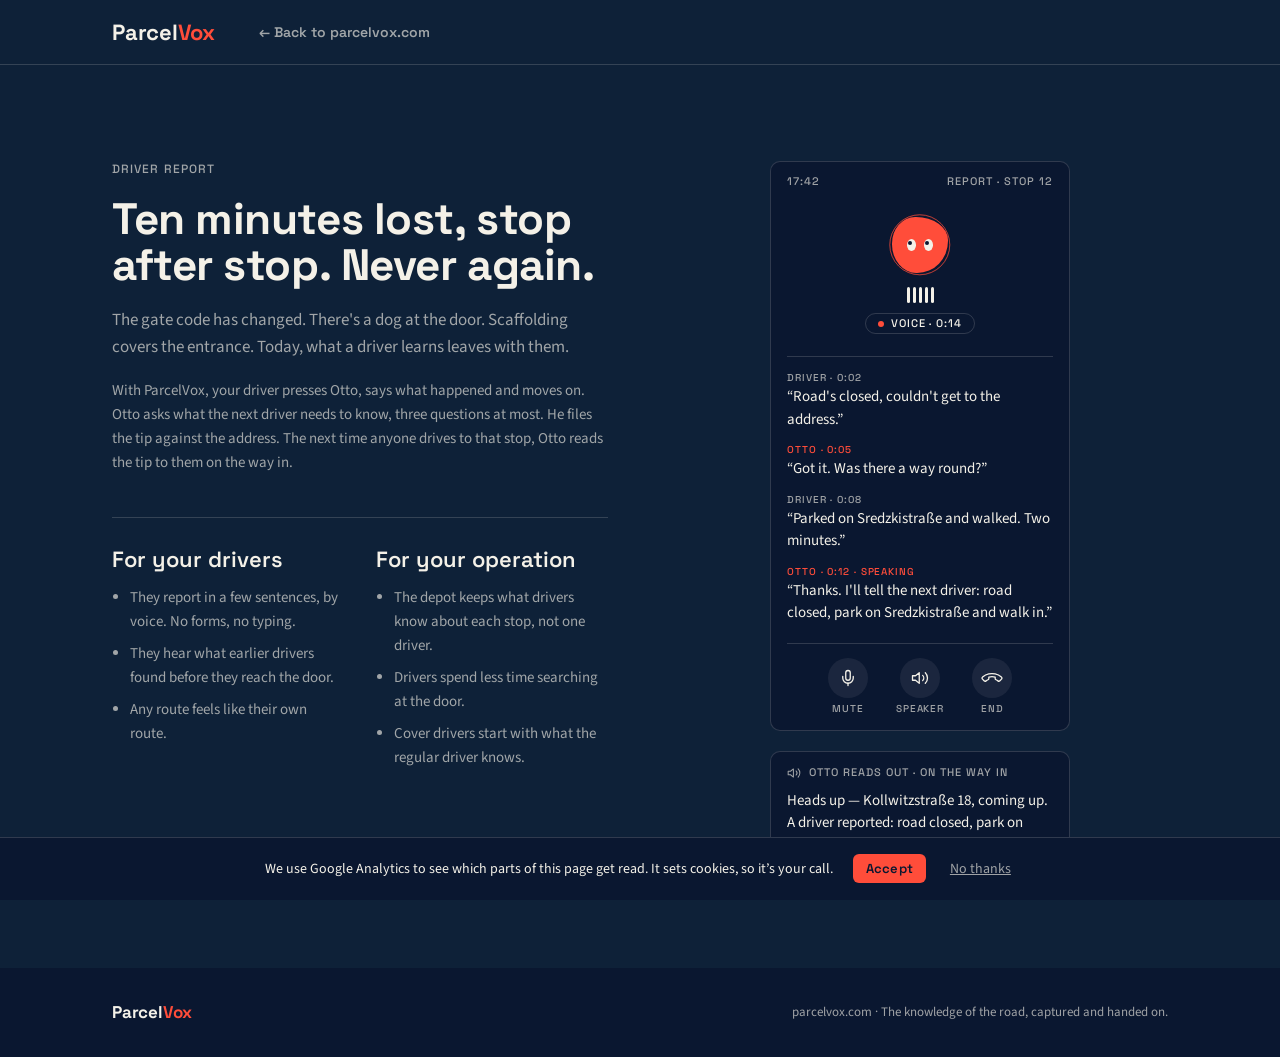
==== driver-report.html @ c092370e "Swap the report deep-dive for an SDK section; park it on its own page The driver-report section (pho" ====
<!DOCTYPE html>
<html lang="en">
<head>
<meta charset="UTF-8">
<meta name="viewport" content="width=device-width, initial-scale=1.0">
<title>ParcelVox — the driver report, in detail</title>
<meta name="description" content="The ParcelVox driver report in detail: what the driver says, what Otto files against the address, and what the next driver hears on the way in.">
<link rel="preconnect" href="https://fonts.googleapis.com">
<link rel="preconnect" href="https://fonts.gstatic.com" crossorigin>
<link href="https://fonts.googleapis.com/css2?family=Space+Grotesk:wght@500;600;700&family=Source+Sans+3:wght@400;700&display=swap" rel="stylesheet">
<style>
  /* ============ ParcelVox design system tokens (Coral · Ink Blue) ============ */
  :root{
    --ink-blue:#0E2138;
    --ink-blue-deep:#0A1730;
    --coral:#FF4D3A;
    --coral-deep:#BE3E24;      /* brand coral-on-light: large text, hover grounds */
    --coral-ink:#B23A22;       /* darkened one step: small coral text needs 4.5:1 on cream */
    --cream:#EFE9DC;
    --ink:#1B2536;
    --oat:#F4F1E8;
    --ink-muted:rgba(27,37,54,.70);   /* DS ships .62 = 4.1:1; .70 = 5.3:1 on cream */
    --oat-muted:rgba(244,241,232,.64);
    --line-on-light:rgba(27,37,54,.16);
    --line-on-dark:rgba(244,241,232,.16);
    --wash-on-light:rgba(14,33,56,.06);
    --wash-on-dark:rgba(244,241,232,.07);
    --font-display:'Space Grotesk',system-ui,-apple-system,sans-serif;
    --font-body:'Source Sans 3',system-ui,-apple-system,sans-serif;
    --radius-xs:3px;--radius-sm:6px;--radius-md:10px;--radius-pill:999px;
    --border-light:1px solid var(--line-on-light);
    --border-dark:1px solid var(--line-on-dark);
    --shadow-card:0 1px 2px rgba(14,33,56,.06),0 6px 20px rgba(14,33,56,.08);
    --ease:cubic-bezier(.2,.7,.3,1);
    --dur-fast:120ms;
    --focus:0 0 0 2px var(--cream),0 0 0 4px var(--coral);
    --focus-on-dark:0 0 0 2px var(--ink-blue),0 0 0 4px var(--coral);
    --container:1120px;
  }
  *{box-sizing:border-box}
  body{
    margin:0;background:var(--ink-blue);color:var(--ink);
    font:400 15px/1.6 var(--font-body);
    -webkit-font-smoothing:antialiased;
  }
  ::selection{background:var(--coral);color:var(--oat)}
  @media (prefers-reduced-motion: no-preference){ html{scroll-behavior:smooth} }
  :focus-visible{outline:none;box-shadow:var(--focus)}
  .on-dark :focus-visible,.on-deep :focus-visible{box-shadow:var(--focus-on-dark)}

  .wrap{max-width:var(--container);margin:0 auto;padding:0 32px}

  .kicker{
    font:500 12px/1.4 var(--font-display);letter-spacing:.09em;text-transform:uppercase;
  }
  .on-dark .kicker,.on-deep .kicker{color:var(--oat-muted)}
  .on-light .kicker{color:var(--ink-muted)}

  h1,h2{margin:0;font-family:var(--font-display);font-weight:700;letter-spacing:-0.01em;line-height:1.06;text-wrap:balance}
  h2{font-size:44px}
  h3{margin:0;font:600 22px/1.25 var(--font-display)}
  .lead{margin:0;font:400 17px/1.6 var(--font-body);text-wrap:pretty}
  .body-p{margin:0;font:400 15px/1.6 var(--font-body);text-wrap:pretty}
  .on-dark .lead,.on-dark .body-p{color:var(--oat-muted)}
  .on-light .lead,.on-light .body-p{color:var(--ink-muted)}
  @media (max-width:640px){ h2{font-size:34px} }

  /* ============ components (verbatim from the design-system bundle) ============ */
  .wordmark{font:700 22px/1 var(--font-display);letter-spacing:-0.01em;white-space:nowrap;text-decoration:none;color:var(--oat)}
  .wordmark b{font-weight:700;color:var(--coral)}
  .wordmark--sm{font-size:17px}

  .pv-btn{
    display:inline-flex;align-items:center;justify-content:center;gap:8px;
    border-radius:var(--radius-sm);font-family:var(--font-display);font-weight:600;
    letter-spacing:.01em;cursor:pointer;border:1px solid transparent;background:transparent;
    transition:background var(--dur-fast) var(--ease),color var(--dur-fast) var(--ease),
      border-color var(--dur-fast) var(--ease),transform var(--dur-fast) var(--ease);
    text-decoration:none;white-space:nowrap;
  }
  .pv-btn:focus-visible{outline:none;box-shadow:var(--focus)}
  .pv-btn[data-on="dark"]:focus-visible{box-shadow:var(--focus-on-dark)}
  .pv-btn:active{transform:translateY(1px)}
  .pv-btn[data-size="sm"]{font-size:13px;padding:5px 12px}
  .pv-btn[data-size="lg"]{font-size:15px;padding:11px 22px}
  .pv-btn[data-v="primary"]{background:var(--coral);color:var(--ink-blue-deep)}
  .pv-btn[data-v="primary"]:hover{background:var(--coral-deep);color:var(--oat)}
  .pv-btn[data-v="outline"]{border:var(--border-dark);color:var(--oat)}
  .pv-btn[data-v="outline"]:hover{border-color:var(--oat)}

  .pv-pill{
    display:inline-flex;align-items:center;padding:4px 12px;
    border:var(--border-light);border-radius:var(--radius-pill);
    font:500 11px/1 var(--font-display);letter-spacing:.09em;text-transform:uppercase;
    color:var(--ink-muted);
  }
  .pv-pill--coral{color:var(--coral-ink)}
  .on-dark .pv-pill{border:var(--border-dark)}
  .on-dark .pv-pill--coral{color:var(--coral)}
  /* cookie bar — Google Analytics loads only after Accept */
  .consent{
    position:fixed;left:0;right:0;bottom:0;z-index:60;
    display:flex;align-items:center;justify-content:center;gap:8px 20px;flex-wrap:wrap;
    padding:14px 16px;background:var(--ink-blue-deep);color:var(--oat);
    border-top:var(--border-dark);font-size:14px;text-align:center;
  }
  .consent p{margin:0}
  .consent__no{
    background:none;border:none;cursor:pointer;padding:6px 4px;
    font:inherit;color:var(--oat-muted);text-decoration:underline;
  }
  .consent__no:hover{color:var(--oat)}

  .pv-live{
    display:inline-flex;align-items:center;gap:7px;padding:4px 12px;
    border:var(--border-dark);border-radius:var(--radius-pill);
    font:500 11px/1 var(--font-display);letter-spacing:.09em;text-transform:uppercase;
    color:var(--oat);
  }
  .pv-live i{width:6px;height:6px;border-radius:999px;background:var(--coral);animation:pvLivePulse 2.4s var(--ease) infinite}

  /* Otto — coral palette (design-system component, CSS rendition) */
  .otto{position:relative;width:64px;height:64px;display:flex;align-items:center;justify-content:center}
  .otto__ring{
    position:absolute;left:50%;top:50%;width:96%;height:96%;border-radius:50%;
    border:1.5px solid rgba(255,77,58,.55);transform:translate(-50%,-50%);
    animation:ottoRing 1.9s ease-out infinite;
  }
  .otto__ring--2{border-color:rgba(255,77,58,.3);animation-delay:.95s}
  .otto__blob{
    position:relative;width:86%;height:86%;background:var(--coral);
    border-radius:42% 58% 56% 44%/48% 42% 58% 52%;
    animation:ottoMorph 8s ease-in-out infinite;
    display:flex;align-items:center;justify-content:center;gap:14%;
  }
  .otto__eye{
    position:relative;width:17%;height:22%;border-radius:50%;background:var(--oat);display:block;
    animation:ottoBlink 3.6s ease-in-out infinite;transform-origin:center;
  }
  .otto__eye::after{
    content:"";position:absolute;left:16%;top:18%;width:43%;height:33%;border-radius:50%;background:var(--ink-blue-deep);
  }

  .skip-link{
    position:absolute;left:-9999px;top:0;z-index:100;
    background:var(--coral);color:var(--ink-blue-deep);padding:10px 16px;
    border-radius:0 0 var(--radius-sm) 0;font:600 14px/1 var(--font-display);text-decoration:none;
  }
  .skip-link:focus{left:0}

  /* ============ header ============ */
  .site-head{background:var(--ink-blue);border-bottom:var(--border-dark)}
  .site-head .wrap{display:flex;align-items:center;gap:28px;min-height:64px;flex-wrap:wrap;padding-top:8px;padding-bottom:8px}
  .site-nav{display:flex;gap:22px;margin-left:16px;flex-wrap:wrap}
  .site-nav a{font:600 14px/1 var(--font-display);color:var(--oat-muted);text-decoration:none}
  .site-nav a:hover{color:var(--oat)}
  .site-head .cta{margin-left:auto;display:flex}

  /* ============ hero ============ */
  .hero{position:relative;overflow:hidden;background:var(--ink-blue);color:var(--oat)}
  .hero .wrap{position:relative;padding-top:112px;padding-bottom:120px}
  .hero__route{position:absolute;inset:0;width:100%;height:100%}
  .hero__route .route-draw{stroke-dasharray:1600;stroke-dashoffset:1600;animation:pvDraw 2.4s var(--ease) .2s forwards}
  .hero__route .route-van{opacity:0;animation:pvFadeIn .2s var(--ease) .6s forwards}
  .hero__pin{position:absolute;opacity:0;animation:pvTip .2s var(--ease) forwards}
  .hero__pin--1{left:53.4%;top:68%;animation-delay:1.2s}
  .hero__pin--2{left:73%;top:36%;animation-delay:1.8s}
  .hero__pin--3{right:14.6%;top:16%;animation-delay:2.4s}
  .pin-chip{
    display:inline-block;background:var(--ink-blue-deep);border:var(--border-dark);
    border-radius:var(--radius-xs);padding:6px 10px;
    font:500 11px/1.4 var(--font-display);letter-spacing:.09em;text-transform:uppercase;
    color:var(--oat);white-space:nowrap;
  }
  .hero__copy{position:relative;display:grid;gap:24px;justify-items:start}
  .hero h1{max-width:620px;font-size:clamp(40px,5.2vw,60px);color:var(--oat)}
  .hero .lead{max-width:560px}
  .hero__ctas{display:flex;align-items:center;gap:24px;flex-wrap:wrap;margin-top:8px}
  .hero__link{font:600 15px/1 var(--font-display);color:var(--oat);text-decoration:none}
  .hero__link:hover{text-decoration:underline}
  @media (max-width:920px){
    .hero__pin{display:none}
    /* without the pins the bare route line just cuts through the copy */
    .hero__route{display:none}
  }
  /* compact rhythm on phones: tighter header, shorter section padding */
  @media (max-width:720px){
    .site-head .wrap{
      display:grid;grid-template-columns:1fr auto;align-items:center;
      gap:10px 16px;padding-top:12px;padding-bottom:14px;
    }
    /* the hero's own buttons are a thumb-length away — no CTA in the bar */
    .site-head .cta{display:none}
    /* nav on one tidy line; sideways scroll on very narrow phones */
    .site-nav{
      grid-row:2;grid-column:1 / -1;margin-left:0;gap:16px;
      flex-wrap:nowrap;overflow-x:auto;scrollbar-width:none;
      -webkit-overflow-scrolling:touch;padding-bottom:2px;
    }
    .site-nav::-webkit-scrollbar{display:none}
    .site-nav a{font-size:12px;white-space:nowrap}
    .hero .wrap{padding-top:64px;padding-bottom:72px}
    .sec .wrap{padding-top:64px;padding-bottom:64px}
  }
  @media (max-width:480px){
    .wrap{padding:0 20px}
  }

  /* ============ sections ============ */
  .on-dark{background:var(--ink-blue);color:var(--oat)}
  .on-deep{background:var(--ink-blue-deep);color:var(--oat)}
  .on-light{background:var(--cream);color:var(--ink)}
  .sec .wrap{padding-top:96px;padding-bottom:96px}
  .sec-head{display:grid;gap:18px;justify-items:start}
  .on-dark h2,.on-deep h2{color:var(--oat)}
  .on-light h2{color:var(--ink)}
  /* Single-column parent grids need a definite track, or their auto-fit
     children count tracks against max-content and overflow small screens. */
  .intro .wrap,.demo .wrap{grid-template-columns:minmax(0,1fr)}

  /* intro: the core loop in three steps */
  .intro .wrap{display:grid;gap:48px}
  .intro h2{max-width:720px}
  .intro .lead{max-width:560px}
  .loop{display:grid;grid-template-columns:repeat(auto-fit,minmax(220px,1fr));gap:32px}
  .loop__step{display:grid;gap:10px;grid-template-rows:auto auto 1fr auto;border-top:2px solid var(--ink-blue);padding-top:18px}
  /* steps share row heights, so the example strips start on the same line
     (the rule above is the fallback: bottom-aligned examples) */
  @supports (grid-template-rows:subgrid){
    .loop__step{grid-template-rows:subgrid;grid-row:span 4}
  }
  .loop__num{font:700 15px/1 var(--font-display);color:var(--coral-ink);font-variant-numeric:tabular-nums}
  .loop__step h3{font-size:18px}
  .loop__step p{margin:0;color:var(--ink-muted)}
  .loop__ex{margin-top:4px;padding-top:12px;border-top:var(--border-light);display:grid;gap:6px;font-size:13.5px;color:var(--ink)}
  .loop__ex b{font:500 11px/1 var(--font-display);letter-spacing:.09em;text-transform:uppercase;color:var(--coral-ink)}
  .loop__ex--tip span{display:flex;gap:10px}
  .loop__ex--tip i{font-style:normal;flex:0 0 76px;color:var(--ink-muted)}

  /* what else Otto can do — compact cards for the next use cases */
  .more .wrap{display:grid;gap:48px;grid-template-columns:minmax(0,1fr)}
  .more h2{max-width:720px}
  .more .lead{max-width:620px}
  .more-grid{display:grid;grid-template-columns:repeat(auto-fit,minmax(260px,1fr));gap:24px}
  .more-card{
    display:grid;gap:12px;align-content:start;background:var(--oat);
    border:var(--border-light);border-radius:var(--radius-md);
    box-shadow:var(--shadow-card);padding:24px;
  }
  .more-card h3{font-size:20px}
  .more-card p{margin:0;color:var(--ink-muted)}
  .more-card .says{margin-top:4px;padding-top:14px;border-top:var(--border-light);font-size:14px;color:var(--ink)}
  .more-card .says b{
    display:block;margin-bottom:6px;
    font:500 11px/1 var(--font-display);letter-spacing:.09em;text-transform:uppercase;color:var(--coral-ink);
  }

  /* try Otto — one ElevenLabs agent per use case, mounted on demand */
  .try .wrap{display:grid;gap:32px;grid-template-columns:minmax(0,1fr)}
  .try__btns{display:flex;gap:12px;flex-wrap:wrap}
  .try-btn{
    font:600 14px/1 var(--font-display);letter-spacing:.01em;cursor:pointer;
    padding:10px 18px;border-radius:var(--radius-sm);
    background:transparent;color:var(--oat);border:var(--border-dark);
    transition:border-color var(--dur-fast) var(--ease),
      color var(--dur-fast) var(--ease),background var(--dur-fast) var(--ease);
  }
  .try-btn:hover{border-color:var(--oat)}
  .try-btn[aria-pressed="true"]{background:var(--coral);border-color:var(--coral);color:var(--ink-blue-deep)}
  .try__note{margin:0;color:var(--oat-muted);font-size:14px;min-height:22px}
  /* demo-intro overlay: sets the scene before Otto mounts */
  .demo-modal{position:fixed;inset:0;z-index:2147483646;display:flex;align-items:center;justify-content:center;padding:20px}
  .demo-modal[hidden]{display:none}
  .demo-modal__back{position:absolute;inset:0;background:rgba(10,23,48,.6)}
  .demo-modal__card{
    position:relative;max-width:460px;width:100%;
    border-radius:var(--radius-md);padding:28px;display:grid;gap:14px;
    border:var(--border-light);box-shadow:0 10px 40px rgba(10,23,48,.45);
  }
  .demo-modal__card h3{font-size:24px}
  .demo-modal__scene{margin:0;color:var(--ink-muted)}
  .demo-modal__steps{margin:0;padding-left:20px;display:grid;gap:8px}
  .demo-modal__row{display:flex;align-items:center;gap:18px;margin-top:4px}
  .demo-modal__later{
    background:none;border:none;cursor:pointer;padding:6px 2px;
    font:inherit;color:var(--ink-muted);text-decoration:underline;
  }
  .demo-modal__later:hover{color:var(--ink)}
  .demo-modal__fine{margin:0;font-size:12.5px;color:var(--ink-muted)}

  /* floating controls while Otto is open (instructions + close) — the
     widget itself has neither. JS pins them above its top-right corner. */
  .otto-ctl{position:fixed;bottom:96px;right:14px;z-index:2147483647;display:flex;gap:8px}
  .otto-pill{
    display:flex;align-items:center;gap:8px;cursor:pointer;
    background:#fff;color:var(--ink);
    border:1px solid rgba(27,37,54,.2);border-radius:var(--radius-pill);padding:8px 16px;
    font:600 13px/1 var(--font-display);box-shadow:var(--shadow-card);
  }
  .otto-pill:hover{border-color:var(--ink)}

  /* use-case sections */
  .uc .wrap{display:grid;grid-template-columns:repeat(auto-fit,minmax(300px,1fr));gap:64px;align-items:start}
  .uc__copy{display:grid;gap:18px;justify-items:start}
  .uc__copy .lead,.uc__copy .body-p{max-width:520px}
  .uc__kick{display:flex;align-items:center;gap:12px;flex-wrap:wrap}
  .uc__cols{
    display:grid;grid-template-columns:repeat(auto-fit,minmax(220px,1fr));gap:32px;
    width:100%;margin-top:24px;padding-top:28px;
  }
  .on-dark .uc__cols{border-top:var(--border-dark)}
  .on-light .uc__cols{border-top:var(--border-light)}
  .uc__col{display:grid;gap:12px;align-content:start}
  .uc__col ul{margin:0;padding-left:18px;display:grid;gap:8px;font:400 15px/1.6 var(--font-body)}
  .on-dark .uc__col ul{color:var(--oat-muted)}
  .on-light .uc__col ul{color:var(--ink-muted)}
  .uc__media{display:grid;gap:20px;justify-items:center;align-content:start}

  /* phone frame — the product is the picture */
  .phone{
    width:300px;max-width:100%;background:var(--ink-blue-deep);
    border:var(--border-dark);border-radius:var(--radius-md);
    padding:14px 16px 16px;display:grid;gap:18px;color:var(--oat);
  }
  .on-light .phone{border:var(--border-light);box-shadow:var(--shadow-card)}
  .phone__bar{display:flex;justify-content:space-between;font:500 11px/1 var(--font-display);letter-spacing:.09em;text-transform:uppercase;color:var(--oat-muted)}
  .phone__stage{display:grid;justify-items:center;gap:10px;padding:8px 0 4px;text-align:center}
  .phone__who{font:600 16px/1.3 var(--font-display);color:var(--oat)}
  .phone__sub{font:400 14px/1.4 var(--font-body);color:var(--oat-muted)}
  .wave{display:inline-flex;align-items:center;gap:3px;height:16px}
  .wave i{width:3px;height:16px;border-radius:999px;background:var(--oat);animation:pvWave 1.1s var(--ease) infinite}
  .wave i:nth-child(2){animation-delay:.15s}
  .wave i:nth-child(3){animation-delay:.3s}
  .wave i:nth-child(4){animation-delay:.45s}
  .wave i:nth-child(5){animation-delay:.6s}
  .transcript{display:grid;gap:14px;border-top:var(--border-dark);padding-top:16px}
  .turn{display:grid;gap:3px}
  .turn span{font:500 10px/1 var(--font-display);letter-spacing:.09em;text-transform:uppercase;color:var(--oat-muted)}
  .turn--otto span{color:var(--coral)}
  .turn p{margin:0;font:400 15px/1.5 var(--font-body);color:var(--oat)}
  .controls{display:flex;justify-content:center;gap:28px;border-top:var(--border-dark);padding-top:14px}
  .ctrl{display:grid;justify-items:center;gap:6px;font:500 10px/1 var(--font-display);letter-spacing:.09em;text-transform:uppercase;color:var(--oat-muted)}
  .ctrl i{width:40px;height:40px;border-radius:999px;background:var(--wash-on-dark);display:inline-flex;align-items:center;justify-content:center;color:var(--oat);font-style:normal}
  .readout{
    width:300px;max-width:100%;background:var(--ink-blue-deep);
    border:var(--border-dark);border-radius:var(--radius-md);
    padding:14px 16px;display:grid;gap:10px;color:var(--oat);
  }
  .readout__kick{display:flex;align-items:center;gap:8px;font:500 11px/1 var(--font-display);letter-spacing:.09em;text-transform:uppercase;color:var(--oat-muted)}
  .readout p{margin:0;font:400 15px/1.5 var(--font-body);color:var(--oat)}

  /* demo video (kept from the live site; not in the design board) */
  .demo .wrap{display:grid;gap:40px}
  .demo__frame{
    position:relative;max-width:880px;width:100%;justify-self:center;aspect-ratio:16/9;
    border:var(--border-dark);border-radius:var(--radius-md);overflow:hidden;background:var(--ink-blue);
  }
  .demo__frame iframe{position:absolute;inset:0;width:100%;height:100%;border:0}

  /* driver's side + close */
  .statement .wrap{display:grid;gap:18px;justify-items:start}
  .statement .lead{max-width:620px}
  .close .wrap{padding-bottom:112px;display:grid;gap:18px;justify-items:start}
  .close h2{max-width:760px}
  .close .lead{max-width:560px}
  .close ul{margin:0;padding-left:18px;display:grid;gap:8px;font:400 15px/1.6 var(--font-body);color:var(--ink-muted)}
  .close .cta{margin-top:14px}

  /* footer */
  .site-foot{background:var(--ink-blue-deep);padding:36px 0}
  .site-foot .wrap{display:flex;align-items:center;justify-content:space-between;gap:16px;flex-wrap:wrap}
  .site-foot span{font:400 13px/1 var(--font-body);color:var(--oat-muted)}

  /* ============ motion ============ */
  @keyframes pvDraw{to{stroke-dashoffset:0}}
  @keyframes pvFadeIn{to{opacity:1}}
  @keyframes pvTip{from{opacity:0;transform:translateY(6px)}to{opacity:1;transform:none}}
  @keyframes pvWave{0%,100%{transform:scaleY(.25)}50%{transform:scaleY(1)}}
  @keyframes pvLivePulse{0%,100%{opacity:1}50%{opacity:.35}}
  @keyframes ottoMorph{0%,100%{border-radius:42% 58% 56% 44%/48% 42% 58% 52%}33%{border-radius:58% 42% 44% 56%/56% 58% 42% 44%}66%{border-radius:46% 54% 62% 38%/40% 56% 44% 60%}}
  @keyframes ottoBlink{0%,92%,100%{transform:scaleY(1)}96%{transform:scaleY(.1)}}
  @keyframes ottoRing{0%{transform:translate(-50%,-50%) scale(.55);opacity:.7}100%{transform:translate(-50%,-50%) scale(1.7);opacity:0}}
  @media (prefers-reduced-motion: reduce){
    .hero__route .route-draw{animation:none;stroke-dashoffset:0}
    .hero__route .route-van{animation:none;opacity:1}
    .hero__pin{animation:none;opacity:1}
    .wave i,.otto__blob,.otto__eye,.pv-live i{animation:none}
    .otto__ring{display:none}
  }
</style>
</head>
<body>

<a class="skip-link" href="#main">Skip to content</a>

<header class="site-head">
  <div class="wrap">
    <a class="wordmark" href="/">Parcel<b>Vox</b></a>
    <nav class="site-nav" aria-label="Site">
      <a href="/">← Back to parcelvox.com</a>
    </nav>
  </div>
</header>

<main id="main">

<!-- ======================= DRIVER REPORT (the product) ======================= -->
<section class="sec on-dark uc" id="report">
  <div class="wrap">
    <div class="uc__copy">
      <span class="kicker">Driver report</span>
      <h2>Ten minutes lost, stop after stop. Never again.</h2>
      <p class="lead">The gate code has changed. There's a dog at the door. Scaffolding covers the entrance. Today, what a driver learns leaves with them.</p>
      <p class="body-p">With ParcelVox, your driver presses Otto, says what happened and moves on. Otto asks what the next driver needs to know, three questions at most. He files the tip against the address. The next time anyone drives to that stop, Otto reads the tip to them on the way in.</p>
      <div class="uc__cols">
        <div class="uc__col">
          <h3>For your drivers</h3>
          <ul>
            <li>They report in a few sentences, by voice. No forms, no typing.</li>
            <li>They hear what earlier drivers found before they reach the door.</li>
            <li>Any route feels like their own route.</li>
          </ul>
        </div>
        <div class="uc__col">
          <h3>For your operation</h3>
          <ul>
            <li>The depot keeps what drivers know about each stop, not one driver.</li>
            <li>Drivers spend less time searching at the door.</li>
            <li>Cover drivers start with what the regular driver knows.</li>
          </ul>
        </div>
      </div>
    </div>
    <div class="uc__media" aria-hidden="true">
      <div class="phone">
        <div class="phone__bar"><span>17:42</span><span>Report · stop 12</span></div>
        <div class="phone__stage">
          <span class="otto"><span class="otto__ring"></span><span class="otto__ring otto__ring--2"></span><span class="otto__blob"><span class="otto__eye"></span><span class="otto__eye"></span></span></span>
          <span class="wave"><i></i><i></i><i></i><i></i><i></i></span>
          <span class="pv-live"><i></i>Voice · 0:14</span>
        </div>
        <div class="transcript">
          <div class="turn"><span>Driver · 0:02</span><p>“Road's closed, couldn't get to the address.”</p></div>
          <div class="turn turn--otto"><span>Otto · 0:05</span><p>“Got it. Was there a way round?”</p></div>
          <div class="turn"><span>Driver · 0:08</span><p>“Parked on Sredzkistraße and walked. Two minutes.”</p></div>
          <div class="turn turn--otto"><span>Otto · 0:12 · speaking</span><p>“Thanks. I'll tell the next driver: road closed, park on Sredzkistraße and walk in.”</p></div>
        </div>
        <div class="controls">
          <span class="ctrl"><i><svg width="18" height="18" viewBox="0 0 24 24" fill="none" stroke="currentColor" stroke-width="1.75" stroke-linecap="round" stroke-linejoin="round"><path d="M12 2a3 3 0 0 0-3 3v7a3 3 0 0 0 6 0V5a3 3 0 0 0-3-3Z"/><path d="M19 10v2a7 7 0 0 1-14 0v-2"/><line x1="12" x2="12" y1="19" y2="22"/></svg></i>Mute</span>
          <span class="ctrl"><i><svg width="18" height="18" viewBox="0 0 24 24" fill="none" stroke="currentColor" stroke-width="1.75" stroke-linecap="round" stroke-linejoin="round"><polygon points="11 5 6 9 2 9 2 15 6 15 11 19 11 5"/><path d="M15.54 8.46a5 5 0 0 1 0 7.07"/><path d="M19.07 4.93a10 10 0 0 1 0 14.14"/></svg></i>Speaker</span>
          <span class="ctrl"><i><svg width="18" height="18" viewBox="0 0 24 24" fill="none" stroke="currentColor" stroke-width="1.75" stroke-linecap="round" stroke-linejoin="round" style="transform:rotate(135deg)"><path d="M22 16.92v3a2 2 0 0 1-2.18 2 19.79 19.79 0 0 1-8.63-3.07 19.5 19.5 0 0 1-6-6 19.79 19.79 0 0 1-3.07-8.67A2 2 0 0 1 4.11 2h3a2 2 0 0 1 2 1.72c.127.96.361 1.903.7 2.81a2 2 0 0 1-.45 2.11L8.09 9.91a16 16 0 0 0 6 6l1.27-1.27a2 2 0 0 1 2.11-.45c.907.339 1.85.573 2.81.7A2 2 0 0 1 22 16.92z"/></svg></i>End</span>
        </div>
      </div>
      <div class="readout">
        <div class="readout__kick"><svg width="14" height="14" viewBox="0 0 24 24" fill="none" stroke="currentColor" stroke-width="1.75" stroke-linecap="round" stroke-linejoin="round"><polygon points="11 5 6 9 2 9 2 15 6 15 11 19 11 5"/><path d="M15.54 8.46a5 5 0 0 1 0 7.07"/><path d="M19.07 4.93a10 10 0 0 1 0 14.14"/></svg>Otto reads out · on the way in</div>
        <p>Heads up — Kollwitzstraße 18, coming up. A driver reported: road closed, park on Sredzkistraße.</p>
      </div>
    </div>
  </div>
</section>

</main>

<script>
  // Google Analytics (G-53R087K5V2), loaded only once the visitor accepts
  // the cookie bar: it sets cookies, so EU visitors have to opt in first.
  // The choice is remembered in localStorage.
  (function(){
    var GA_ID = 'G-53R087K5V2';
    if (!GA_ID) return; // the preview build blanks the id

    function loadGA(){
      window.dataLayer = window.dataLayer || [];
      window.gtag = function(){ dataLayer.push(arguments); };
      gtag('js', new Date());
      gtag('config', GA_ID);
      var s = document.createElement('script');
      s.async = true;
      s.src = 'https://www.googletagmanager.com/gtag/js?id=' + GA_ID;
      document.head.appendChild(s);
    }

    var choice = null;
    try { choice = localStorage.getItem('pv-consent'); } catch (e) {}
    if (choice === 'yes') return loadGA();
    if (choice === 'no') return;

    var bar = document.createElement('div');
    bar.className = 'consent';
    bar.setAttribute('role', 'region');
    bar.setAttribute('aria-label', 'Cookie choice');
    bar.innerHTML =
      '<p>We use Google Analytics to see which parts of this page get read. It sets cookies, so it\u2019s your call.</p>' +
      '<button class="pv-btn" data-v="primary" data-size="sm" data-on="dark" type="button" data-c="yes">Accept</button>' +
      '<button class="consent__no" type="button" data-c="no">No thanks</button>';
    bar.addEventListener('click', function(e){
      var b = e.target.closest('button[data-c]');
      if (!b) return;
      var v = b.getAttribute('data-c');
      try { localStorage.setItem('pv-consent', v); } catch (e2) {}
      bar.remove();
      if (v === 'yes') loadGA();
    });
    document.body.appendChild(bar);
  })();
</script>

<footer class="site-foot on-deep">
  <div class="wrap">
    <a class="wordmark wordmark--sm" href="#top">Parcel<b>Vox</b></a>
    <span>parcelvox.com · The knowledge of the road, captured and handed on.</span>
  </div>
</footer>

</body>
</html>
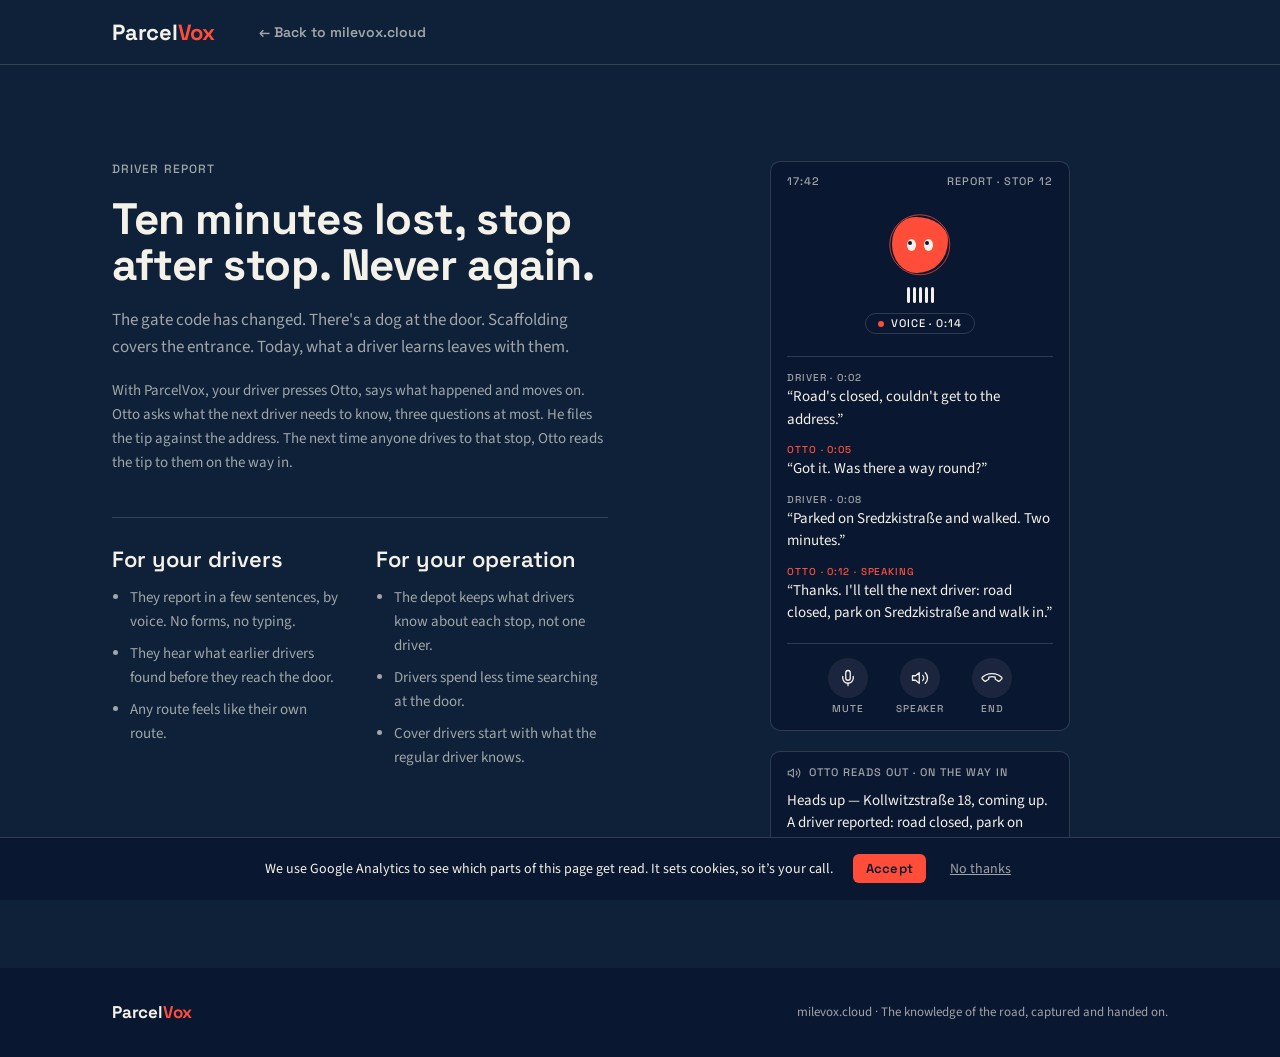
==== commit 77050517: "Change site domain from parcelvox.com to milevox.cloud Updates footer/back-link text and the CORS or" ====
--- a/driver-report.html
+++ b/driver-report.html
@@ -397,7 +397,7 @@
   <div class="wrap">
     <a class="wordmark" href="/">Parcel<b>Vox</b></a>
     <nav class="site-nav" aria-label="Site">
-      <a href="/">← Back to parcelvox.com</a>
+      <a href="/">← Back to milevox.cloud</a>
     </nav>
   </div>
 </header>
@@ -508,7 +508,7 @@
 <footer class="site-foot on-deep">
   <div class="wrap">
     <a class="wordmark wordmark--sm" href="#top">Parcel<b>Vox</b></a>
-    <span>parcelvox.com · The knowledge of the road, captured and handed on.</span>
+    <span>milevox.cloud · The knowledge of the road, captured and handed on.</span>
   </div>
 </footer>
 
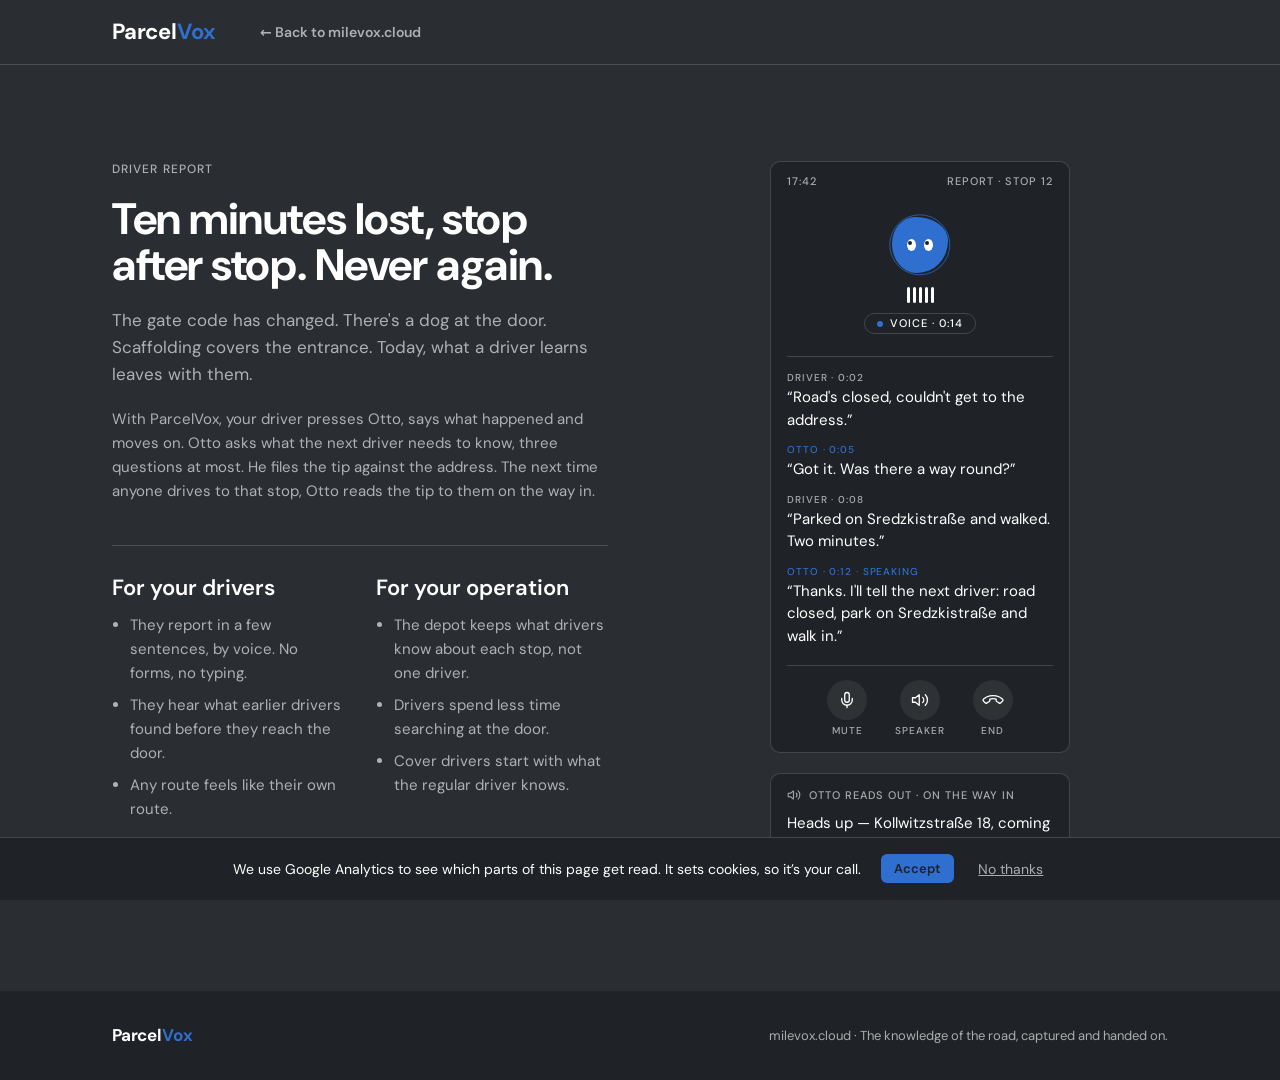
==== commit 66914627: "Try Otto and driver report: Milevox palette, DM Sans Same recolour and font swap as the home page: G" ====
--- a/driver-report.html
+++ b/driver-report.html
@@ -5,32 +5,30 @@
 <meta name="viewport" content="width=device-width, initial-scale=1.0">
 <title>ParcelVox — the driver report, in detail</title>
 <meta name="description" content="The ParcelVox driver report in detail: what the driver says, what Otto files against the address, and what the next driver hears on the way in.">
-<link rel="preconnect" href="https://fonts.googleapis.com">
-<link rel="preconnect" href="https://fonts.gstatic.com" crossorigin>
-<link href="https://fonts.googleapis.com/css2?family=Space+Grotesk:wght@500;600;700&family=Source+Sans+3:wght@400;700&display=swap" rel="stylesheet">
+<link href="fonts/dm-sans.css" rel="stylesheet">
 <style>
   /* ============ ParcelVox design system tokens (Coral · Ink Blue) ============ */
   :root{
-    --ink-blue:#0E2138;
-    --ink-blue-deep:#0A1730;
-    --coral:#FF4D3A;
-    --coral-deep:#BE3E24;      /* brand coral-on-light: large text, hover grounds */
-    --coral-ink:#B23A22;       /* darkened one step: small coral text needs 4.5:1 on cream */
-    --cream:#EFE9DC;
-    --ink:#1B2536;
-    --oat:#F4F1E8;
-    --ink-muted:rgba(27,37,54,.70);   /* DS ships .62 = 4.1:1; .70 = 5.3:1 on cream */
-    --oat-muted:rgba(244,241,232,.64);
-    --line-on-light:rgba(27,37,54,.16);
-    --line-on-dark:rgba(244,241,232,.16);
-    --wash-on-light:rgba(14,33,56,.06);
-    --wash-on-dark:rgba(244,241,232,.07);
-    --font-display:'Space Grotesk',system-ui,-apple-system,sans-serif;
-    --font-body:'Source Sans 3',system-ui,-apple-system,sans-serif;
+    --ink-blue:#2A2E33;
+    --ink-blue-deep:#1F2226;
+    --coral:#2F6FD0;
+    --coral-deep:#2559A8;      /* brand coral-on-light: large text, hover grounds */
+    --coral-ink:#2559A8;       /* darkened one step: small coral text needs 4.5:1 on cream */
+    --cream:#FAFAFA;
+    --ink:#2A2E33;
+    --oat:#FFFFFF;
+    --ink-muted:#6B737C;   /* DS ships .62 = 4.1:1; .70 = 5.3:1 on cream */
+    --oat-muted:rgba(250,250,250,.64);
+    --line-on-light:rgba(42,46,51,.16);
+    --line-on-dark:rgba(250,250,250,.16);
+    --wash-on-light:rgba(42,46,51,.06);
+    --wash-on-dark:rgba(250,250,250,.07);
+    --font-display:'DM Sans',system-ui,-apple-system,sans-serif;
+    --font-body:'DM Sans',system-ui,-apple-system,sans-serif;
     --radius-xs:3px;--radius-sm:6px;--radius-md:10px;--radius-pill:999px;
     --border-light:1px solid var(--line-on-light);
     --border-dark:1px solid var(--line-on-dark);
-    --shadow-card:0 1px 2px rgba(14,33,56,.06),0 6px 20px rgba(14,33,56,.08);
+    --shadow-card:0 1px 2px rgba(42,46,51,.06),0 6px 20px rgba(42,46,51,.08);
     --ease:cubic-bezier(.2,.7,.3,1);
     --dur-fast:120ms;
     --focus:0 0 0 2px var(--cream),0 0 0 4px var(--coral);
@@ -123,10 +121,10 @@
   .otto{position:relative;width:64px;height:64px;display:flex;align-items:center;justify-content:center}
   .otto__ring{
     position:absolute;left:50%;top:50%;width:96%;height:96%;border-radius:50%;
-    border:1.5px solid rgba(255,77,58,.55);transform:translate(-50%,-50%);
+    border:1.5px solid rgba(47,111,208,.55);transform:translate(-50%,-50%);
     animation:ottoRing 1.9s ease-out infinite;
   }
-  .otto__ring--2{border-color:rgba(255,77,58,.3);animation-delay:.95s}
+  .otto__ring--2{border-color:rgba(47,111,208,.3);animation-delay:.95s}
   .otto__blob{
     position:relative;width:86%;height:86%;background:var(--coral);
     border-radius:42% 58% 56% 44%/48% 42% 58% 52%;
@@ -271,11 +269,11 @@
   /* demo-intro overlay: sets the scene before Otto mounts */
   .demo-modal{position:fixed;inset:0;z-index:2147483646;display:flex;align-items:center;justify-content:center;padding:20px}
   .demo-modal[hidden]{display:none}
-  .demo-modal__back{position:absolute;inset:0;background:rgba(10,23,48,.6)}
+  .demo-modal__back{position:absolute;inset:0;background:rgba(31,34,38,.6)}
   .demo-modal__card{
     position:relative;max-width:460px;width:100%;
     border-radius:var(--radius-md);padding:28px;display:grid;gap:14px;
-    border:var(--border-light);box-shadow:0 10px 40px rgba(10,23,48,.45);
+    border:var(--border-light);box-shadow:0 10px 40px rgba(31,34,38,.45);
   }
   .demo-modal__card h3{font-size:24px}
   .demo-modal__scene{margin:0;color:var(--ink-muted)}
@@ -294,7 +292,7 @@
   .otto-pill{
     display:flex;align-items:center;gap:8px;cursor:pointer;
     background:#fff;color:var(--ink);
-    border:1px solid rgba(27,37,54,.2);border-radius:var(--radius-pill);padding:8px 16px;
+    border:1px solid rgba(42,46,51,.2);border-radius:var(--radius-pill);padding:8px 16px;
     font:600 13px/1 var(--font-display);box-shadow:var(--shadow-card);
   }
   .otto-pill:hover{border-color:var(--ink)}
--- a/fonts/dm-sans.css
+++ b/fonts/dm-sans.css
@@ -0,0 +1,5 @@
+/* DM Sans variable (Google Fonts v17, OFL). Brand weights: 400 body, 600–700 headings. */
+@font-face{font-family:"DM Sans";font-style:normal;font-weight:100 1000;font-display:swap;src:url("DMSans-LatinExt.woff2") format("woff2");unicode-range:U+0100-02BA, U+02BD-02C5, U+02C7-02CC, U+02CE-02D7, U+02DD-02FF, U+0304, U+0308, U+0329, U+1D00-1DBF, U+1E00-1E9F, U+1EF2-1EFF, U+2020, U+20A0-20AB, U+20AD-20C4, U+2113, U+2C60-2C7F, U+A720-A7FF;}
+@font-face{font-family:"DM Sans";font-style:normal;font-weight:100 1000;font-display:swap;src:url("DMSans-Latin.woff2") format("woff2");unicode-range:U+0000-00FF, U+0131, U+0152-0153, U+02BB-02BC, U+02C6, U+02DA, U+02DC, U+0304, U+0308, U+0329, U+2000-206F, U+20AC, U+2122, U+2191, U+2193, U+2212, U+2215, U+FEFF, U+FFFD;}
+@font-face{font-family:"DM Sans";font-style:italic;font-weight:100 1000;font-display:swap;src:url("DMSans-Italic-LatinExt.woff2") format("woff2");unicode-range:U+0100-02BA, U+02BD-02C5, U+02C7-02CC, U+02CE-02D7, U+02DD-02FF, U+0304, U+0308, U+0329, U+1D00-1DBF, U+1E00-1E9F, U+1EF2-1EFF, U+2020, U+20A0-20AB, U+20AD-20C4, U+2113, U+2C60-2C7F, U+A720-A7FF;}
+@font-face{font-family:"DM Sans";font-style:italic;font-weight:100 1000;font-display:swap;src:url("DMSans-Italic-Latin.woff2") format("woff2");unicode-range:U+0000-00FF, U+0131, U+0152-0153, U+02BB-02BC, U+02C6, U+02DA, U+02DC, U+0304, U+0308, U+0329, U+2000-206F, U+20AC, U+2122, U+2191, U+2193, U+2212, U+2215, U+FEFF, U+FFFD;}
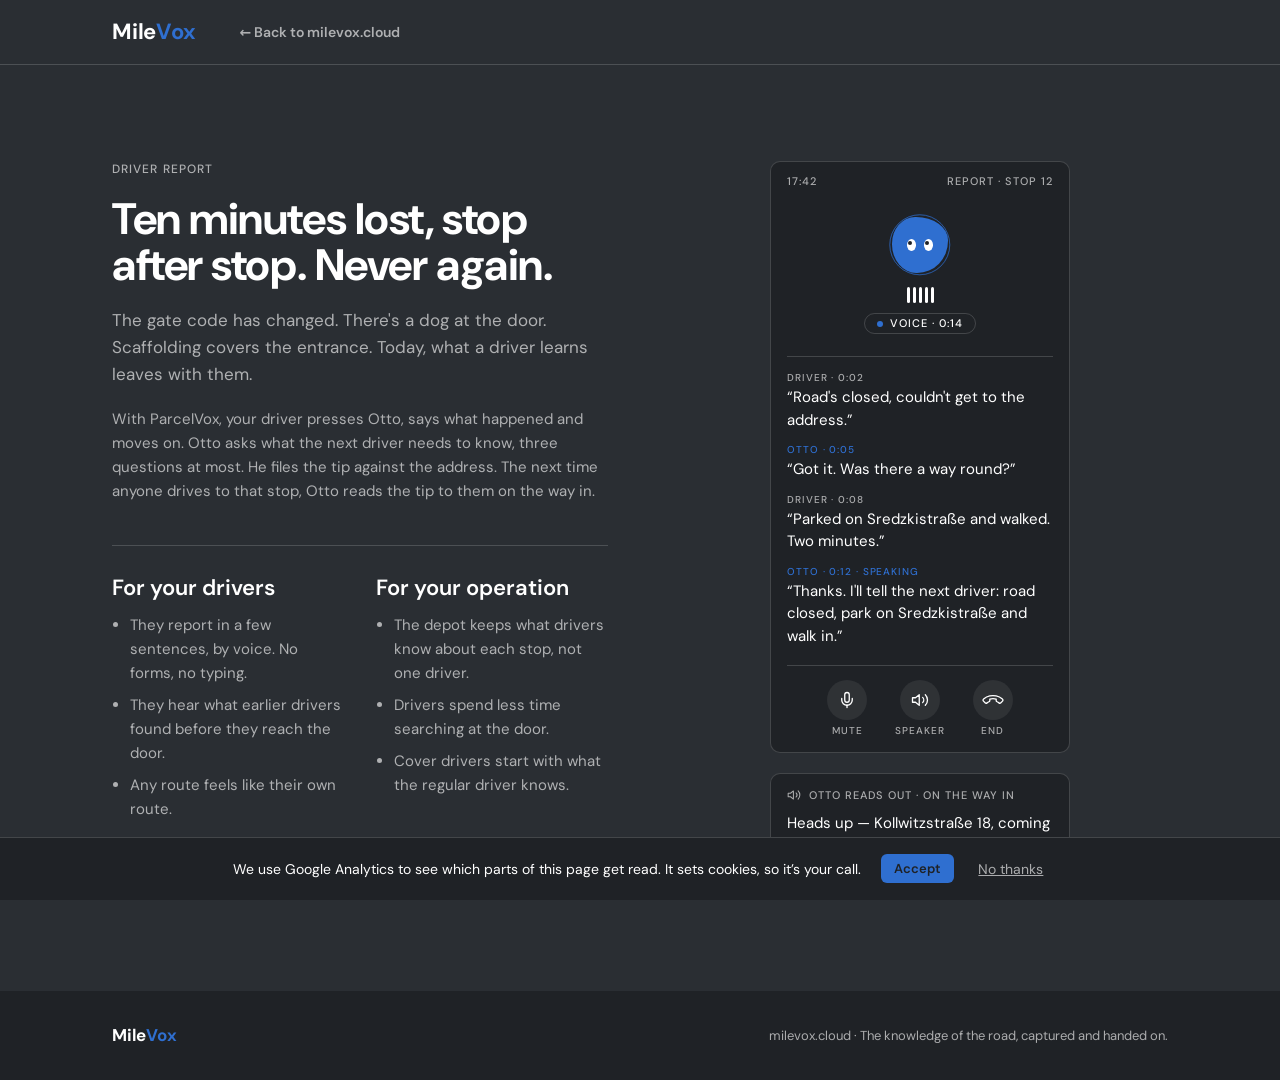
==== commit f6e090a7: "Wordmark: ParcelVox -> MileVox Co-Authored-By: Claude Opus 5.5 <noreply@anthropic.com> Claude-Sessio" ====
--- a/driver-report.html
+++ b/driver-report.html
@@ -393,7 +393,7 @@
 
 <header class="site-head">
   <div class="wrap">
-    <a class="wordmark" href="/">Parcel<b>Vox</b></a>
+    <a class="wordmark" href="/">Mile<b>Vox</b></a>
     <nav class="site-nav" aria-label="Site">
       <a href="/">← Back to milevox.cloud</a>
     </nav>
@@ -505,7 +505,7 @@
 
 <footer class="site-foot on-deep">
   <div class="wrap">
-    <a class="wordmark wordmark--sm" href="#top">Parcel<b>Vox</b></a>
+    <a class="wordmark wordmark--sm" href="#top">Mile<b>Vox</b></a>
     <span>milevox.cloud · The knowledge of the road, captured and handed on.</span>
   </div>
 </footer>
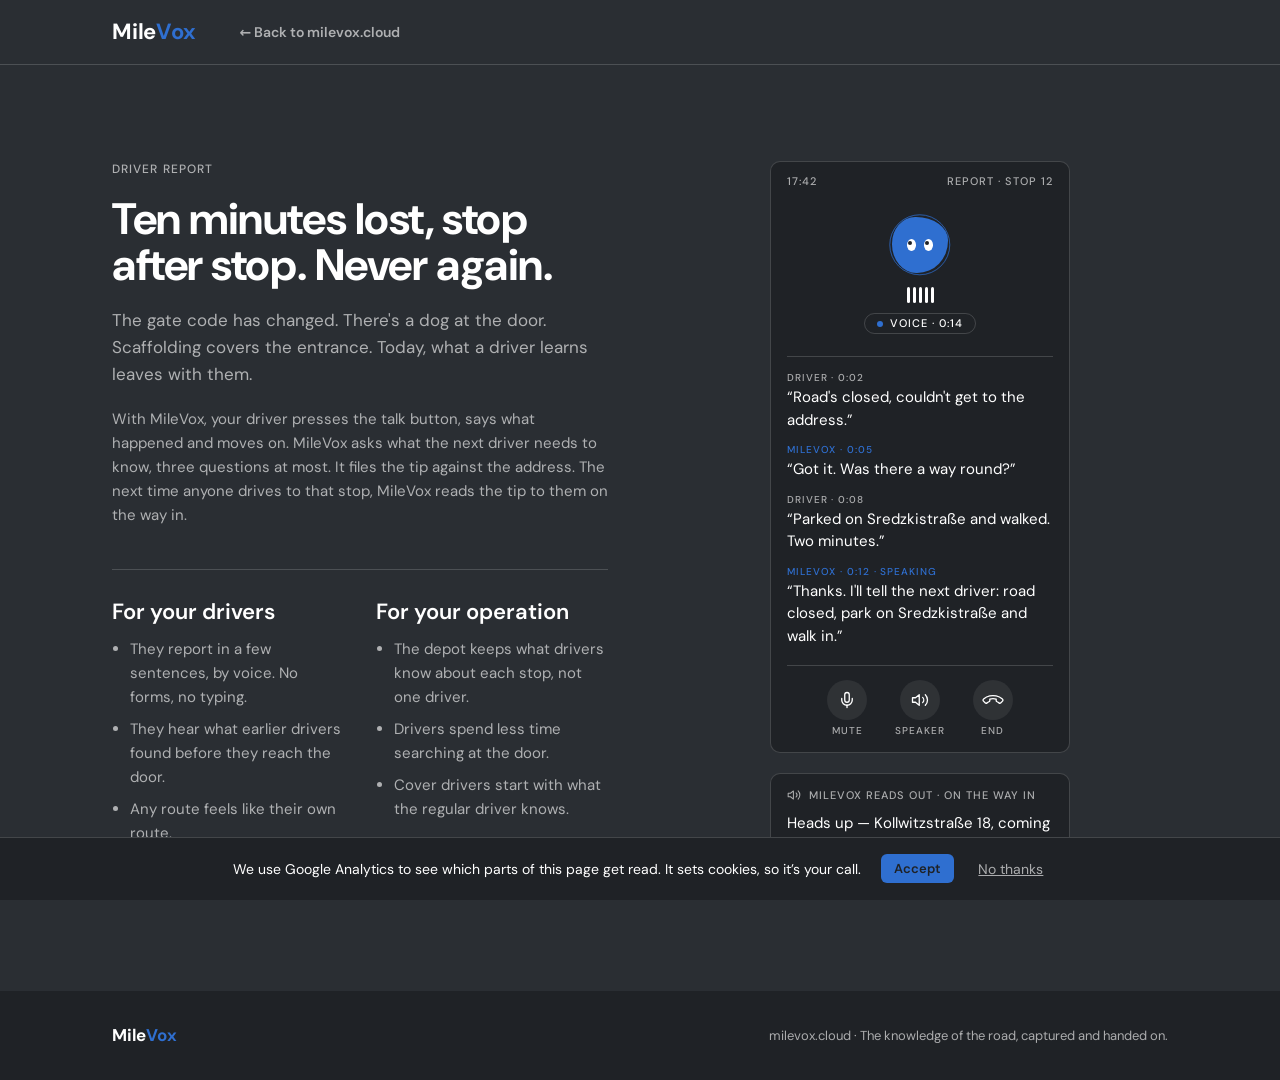
==== commit 8efa9aba: "Rename ParcelVox and Otto to MileVox in page copy Visible text only: titles, descriptions, headings," ====
--- a/driver-report.html
+++ b/driver-report.html
@@ -3,11 +3,11 @@
 <head>
 <meta charset="UTF-8">
 <meta name="viewport" content="width=device-width, initial-scale=1.0">
-<title>ParcelVox — the driver report, in detail</title>
-<meta name="description" content="The ParcelVox driver report in detail: what the driver says, what Otto files against the address, and what the next driver hears on the way in.">
+<title>MileVox — the driver report, in detail</title>
+<meta name="description" content="The MileVox driver report in detail: what the driver says, what MileVox files against the address, and what the next driver hears on the way in.">
 <link href="fonts/dm-sans.css" rel="stylesheet">
 <style>
-  /* ============ ParcelVox design system tokens (Coral · Ink Blue) ============ */
+  /* ============ MileVox design system tokens (Coral · Ink Blue) ============ */
   :root{
     --ink-blue:#2A2E33;
     --ink-blue-deep:#1F2226;
@@ -117,7 +117,7 @@
   }
   .pv-live i{width:6px;height:6px;border-radius:999px;background:var(--coral);animation:pvLivePulse 2.4s var(--ease) infinite}
 
-  /* Otto — coral palette (design-system component, CSS rendition) */
+  /* MileVox — coral palette (design-system component, CSS rendition) */
   .otto{position:relative;width:64px;height:64px;display:flex;align-items:center;justify-content:center}
   .otto__ring{
     position:absolute;left:50%;top:50%;width:96%;height:96%;border-radius:50%;
@@ -235,7 +235,7 @@
   .loop__ex--tip span{display:flex;gap:10px}
   .loop__ex--tip i{font-style:normal;flex:0 0 76px;color:var(--ink-muted)}
 
-  /* what else Otto can do — compact cards for the next use cases */
+  /* what else MileVox can do — compact cards for the next use cases */
   .more .wrap{display:grid;gap:48px;grid-template-columns:minmax(0,1fr)}
   .more h2{max-width:720px}
   .more .lead{max-width:620px}
@@ -253,7 +253,7 @@
     font:500 11px/1 var(--font-display);letter-spacing:.09em;text-transform:uppercase;color:var(--coral-ink);
   }
 
-  /* try Otto — one ElevenLabs agent per use case, mounted on demand */
+  /* try MileVox — one ElevenLabs agent per use case, mounted on demand */
   .try .wrap{display:grid;gap:32px;grid-template-columns:minmax(0,1fr)}
   .try__btns{display:flex;gap:12px;flex-wrap:wrap}
   .try-btn{
@@ -266,7 +266,7 @@
   .try-btn:hover{border-color:var(--oat)}
   .try-btn[aria-pressed="true"]{background:var(--coral);border-color:var(--coral);color:var(--ink-blue-deep)}
   .try__note{margin:0;color:var(--oat-muted);font-size:14px;min-height:22px}
-  /* demo-intro overlay: sets the scene before Otto mounts */
+  /* demo-intro overlay: sets the scene before MileVox mounts */
   .demo-modal{position:fixed;inset:0;z-index:2147483646;display:flex;align-items:center;justify-content:center;padding:20px}
   .demo-modal[hidden]{display:none}
   .demo-modal__back{position:absolute;inset:0;background:rgba(31,34,38,.6)}
@@ -286,7 +286,7 @@
   .demo-modal__later:hover{color:var(--ink)}
   .demo-modal__fine{margin:0;font-size:12.5px;color:var(--ink-muted)}
 
-  /* floating controls while Otto is open (instructions + close) — the
+  /* floating controls while MileVox is open (instructions + close) — the
      widget itself has neither. JS pins them above its top-right corner. */
   .otto-ctl{position:fixed;bottom:96px;right:14px;z-index:2147483647;display:flex;gap:8px}
   .otto-pill{
@@ -409,7 +409,7 @@
       <span class="kicker">Driver report</span>
       <h2>Ten minutes lost, stop after stop. Never again.</h2>
       <p class="lead">The gate code has changed. There's a dog at the door. Scaffolding covers the entrance. Today, what a driver learns leaves with them.</p>
-      <p class="body-p">With ParcelVox, your driver presses Otto, says what happened and moves on. Otto asks what the next driver needs to know, three questions at most. He files the tip against the address. The next time anyone drives to that stop, Otto reads the tip to them on the way in.</p>
+      <p class="body-p">With MileVox, your driver presses the talk button, says what happened and moves on. MileVox asks what the next driver needs to know, three questions at most. It files the tip against the address. The next time anyone drives to that stop, MileVox reads the tip to them on the way in.</p>
       <div class="uc__cols">
         <div class="uc__col">
           <h3>For your drivers</h3>
@@ -439,9 +439,9 @@
         </div>
         <div class="transcript">
           <div class="turn"><span>Driver · 0:02</span><p>“Road's closed, couldn't get to the address.”</p></div>
-          <div class="turn turn--otto"><span>Otto · 0:05</span><p>“Got it. Was there a way round?”</p></div>
+          <div class="turn turn--otto"><span>MileVox · 0:05</span><p>“Got it. Was there a way round?”</p></div>
           <div class="turn"><span>Driver · 0:08</span><p>“Parked on Sredzkistraße and walked. Two minutes.”</p></div>
-          <div class="turn turn--otto"><span>Otto · 0:12 · speaking</span><p>“Thanks. I'll tell the next driver: road closed, park on Sredzkistraße and walk in.”</p></div>
+          <div class="turn turn--otto"><span>MileVox · 0:12 · speaking</span><p>“Thanks. I'll tell the next driver: road closed, park on Sredzkistraße and walk in.”</p></div>
         </div>
         <div class="controls">
           <span class="ctrl"><i><svg width="18" height="18" viewBox="0 0 24 24" fill="none" stroke="currentColor" stroke-width="1.75" stroke-linecap="round" stroke-linejoin="round"><path d="M12 2a3 3 0 0 0-3 3v7a3 3 0 0 0 6 0V5a3 3 0 0 0-3-3Z"/><path d="M19 10v2a7 7 0 0 1-14 0v-2"/><line x1="12" x2="12" y1="19" y2="22"/></svg></i>Mute</span>
@@ -450,7 +450,7 @@
         </div>
       </div>
       <div class="readout">
-        <div class="readout__kick"><svg width="14" height="14" viewBox="0 0 24 24" fill="none" stroke="currentColor" stroke-width="1.75" stroke-linecap="round" stroke-linejoin="round"><polygon points="11 5 6 9 2 9 2 15 6 15 11 19 11 5"/><path d="M15.54 8.46a5 5 0 0 1 0 7.07"/><path d="M19.07 4.93a10 10 0 0 1 0 14.14"/></svg>Otto reads out · on the way in</div>
+        <div class="readout__kick"><svg width="14" height="14" viewBox="0 0 24 24" fill="none" stroke="currentColor" stroke-width="1.75" stroke-linecap="round" stroke-linejoin="round"><polygon points="11 5 6 9 2 9 2 15 6 15 11 19 11 5"/><path d="M15.54 8.46a5 5 0 0 1 0 7.07"/><path d="M19.07 4.93a10 10 0 0 1 0 14.14"/></svg>MileVox reads out · on the way in</div>
         <p>Heads up — Kollwitzstraße 18, coming up. A driver reported: road closed, park on Sredzkistraße.</p>
       </div>
     </div>
